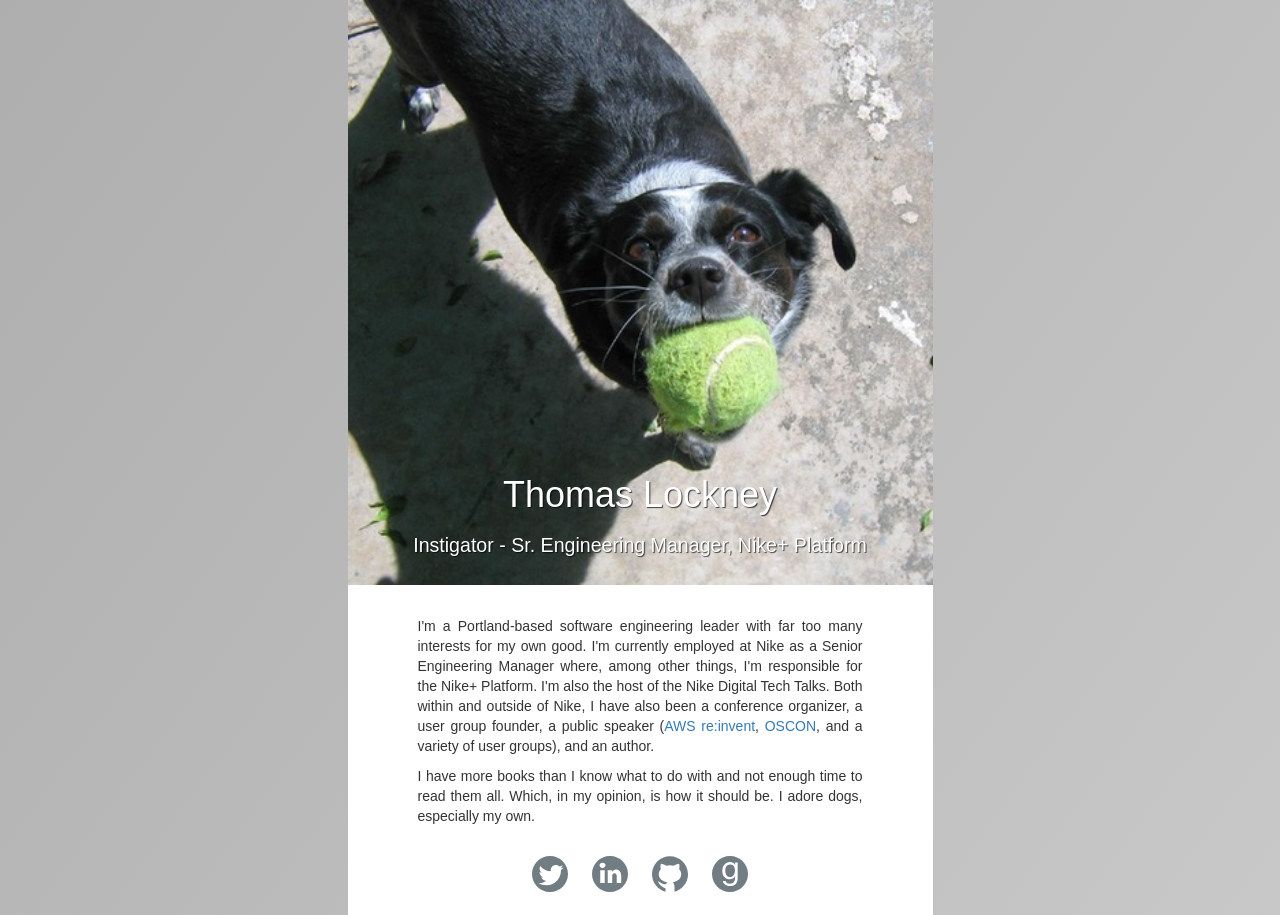
==== site/index.html @ 149ed909 "File cleanup" ====
<!DOCTYPE html>
<html lang="en">
<head>
    <meta name="viewport" content="width=device-width, initial-scale=1">
    <meta http-equiv="Content-Type" content="text/html; charset=UTF-8">
    <title>Thomas Lockney</title>
    <meta name="description" content="Thomas is a software engineer in Lake Oswego, Oregon.">
    <meta name="keywords" content="scala, akka, dogs, technology, distributed systems">
    <meta name="author" content="Thomas Lockney">
    <meta property="og:locale" content="en_US">
    <meta property="og:url" content="https://thomas.lockney.net">
    <meta property="og:title" content="Thomas Lockney's home on the net">
    <meta property="og:description"
          content="Thomas is a software engineer in Lake Oswego, Oregon. Visit Thomas’ website from their page.">
    <meta name="twitter:card" content="photo">
    <meta name="twitter:site" content="@tlockney">
    <meta name="twitter:creator" content="@tlockney">
    <meta name="twitter:url" content="https://thomas.lockney.net">
    <meta name="twitter:title" content="Thomas Lockney's home on the net">
    <meta name="twitter:description" content="Thomas is a software engineer in Lake Oswego, Oregon.">
    <link rel="stylesheet" href="https://maxcdn.bootstrapcdn.com/bootstrap/3.3.7/css/bootstrap.min.css"
          integrity="sha384-BVYiiSIFeK1dGmJRAkycuHAHRg32OmUcww7on3RYdg4Va+PmSTsz/K68vbdEjh4u" crossorigin="anonymous">
    <link rel="stylesheet" href="/css/site.css">
</head>
<body class="">
<div class="container">
    <div class="row">
        <div class="col-md-3"></div>
        <div class="col-md-6 profile medium">
            <div class="heading">
                <div class="profile_image"></div>
                <div class="name-headline">
                    <h1>Thomas Lockney</h1>
                    <h2>Instigator ‑ Sr. Engineering Manager, Nike+ Platform</h2>
                </div>
            </div>
            <div class="body">
                <div class="bio">
                    <p>
                        I'm a Portland-based software engineering leader with far too many interests for my own good.
                        I'm currently employed at Nike as a Senior Engineering Manager where, among other things, I'm
                        responsible for the Nike+ Platform. I'm also the host of the Nike Digital Tech Talks. Both
                        within and outside of Nike, I have also been a conference organizer, a user group founder, a
                        public speaker (<a href="https://reinvent.awsevents.com/">AWS re:invent</a>, <a
                            href="http://conferences.oreilly.com/oscon">OSCON</a>, and a variety of user groups), and an
                        author.
                    </p>
                    <p>
                        I have more books than I know what to do with and not enough time to read them all. Which, in my
                        opinion, is how it should be. I adore dogs, especially my own.
                    </p>
                </div>
                <div class="social-links">
                    <ul class="inline">
                        <li>
                            <a class="social-link" href="https://twitter.com/tlockney" target="_blank"
                               rel="noopener noreferrer">
                                <svg class="SVGInline-svg" xmlns="http://www.w3.org/2000/svg" viewBox="0 0 1000 1000">
                                    <path d="M1000 500c0 277-223 500-500 500s-500-223-500-500 223-500 500-500 500 223 500 500zm-125-183c-25 11-53 18-82 22 30-17 51-45 61-79-28 17-57 28-89 35-25-28-62-45-103-45-78 0-141 63-141 142 0 10 1 22 3 32-118-5-223-62-294-149-11 22-18 46-18 72 0 50 24 93 62 118-23 0-45-7-64-18v2c0 69 49 126 114 140-12 3-24 4-37 4-9 0-19-1-27-2 18 57 71 95 132 96-48 38-108 65-176 65-11 0-23-1-33-2 62 40 138 62 217 62 262 0 404-216 404-404v-18c28-19 51-45 71-73z"></path>
                                </svg>
                            </a>
                        </li>
                        <li>
                            <a class="social-link" href="https://www.linkedin.com/in/thomaslockney" target="_blank"
                               rel="noopener noreferrer">
                                <svg class="SVGInline-svg" xmlns="http://www.w3.org/2000/svg" viewBox="0 0 1000 1000">
                                    <path d="M1000 500c0 277-223 500-500 500s-500-223-500-500 223-500 500-500 500 223 500 500zm-625-240c-1-41-32-73-83-73-50 0-83 32-83 73s32 73 82 73h1c51 0 83-32 83-73zm-21 136h-125v354h125v-354zm458 166c0-114-56-187-146-187-50 0-87 30-104 75l-4-54h-124c1 13 3 83 3 83v271h125v-188c0-50 23-83 62-83 38 0 63 20 63 83v188h125v-188z"></path>
                                </svg>
                            </a>
                        </li>
                        <li>
                            <a class="social-link" href="https://github.com/tlockney" target="_blank"
                               rel="noopener noreferrer">
                                <svg class="SVGInline-svg" xmlns="http://www.w3.org/2000/svg" viewBox="0 0 1000 1000">
                                    <path d="M1000 508c0 232-160 429-375 485v-131c0-41-10-98-52-131 134-20 239-99 239-223 0-51-21-102-58-144 11-47 17-105-4-148-53 5-106 32-145 56-33-8-67-14-105-14s-73 6-106 14c-39-24-91-51-144-56-21 43-16 101-5 148-37 42-57 93-57 144 0 124 105 203 239 223-20 15-32 36-40 57-105 2-189-81-190-81-5-4-12-5-16-2-6 3-9 10-7 16 2 5 44 124 201 172v100c-215-56-375-253-375-485 0-275 223-500 500-500 275 0 500 225 500 500z"></path>
                                </svg>
                            </a>
                        </li>
                        <li>
                            <a class="social-link" href="https://goodreads.com/tlockney" target="_blank"
                               rel="noopener noreferrer">
                                <svg class="SVGInline-svg" xmlns="http://www.w3.org/2000/svg" viewBox="0 0 1000 1000">
                                    <path d="M630 342c5 19 8 40 8 60 0 22-3 43-8 65-5 21-13 41-24 58s-25 31-43 41c-17 11-39 16-64 16s-46-5-63-16c-17-10-30-24-40-41-11-17-18-36-22-57s-6-42-6-63c0-23 2-44 7-64 5-21 14-39 25-54 11-16 25-28 42-38 18-9 39-14 63-14s45 5 62 15c16 9 30 22 41 38 10 16 18 34 22 54zm370 158c0 276-224 500-500 500s-500-224-500-500 224-500 500-500 500 224 500 500zm-287-321h-72v66h-1c-14-26-33-45-57-58-25-13-52-19-81-19-41 0-75 7-102 23-28 15-50 35-67 58-16 24-28 50-36 79-7 30-10 58-10 85 0 32 4 62 13 91 8 28 21 53 39 74 17 22 39 39 65 51 25 13 56 19 91 19 30 0 58-7 85-20 26-14 46-35 59-63h2v30c0 26-2 50-7 71-6 22-14 40-25 56-12 15-26 27-43 36-18 8-39 13-64 13-13 0-26-2-40-4-14-3-27-7-38-13-12-6-22-14-30-24-8-9-12-21-13-35h-76c1 25 7 47 19 64s28 32 46 42c18 11 38 19 61 24 22 5 45 7 66 7 75 0 129-19 164-57 35-37 52-94 52-171v-425z"></path>
                                </svg>
                            </a>
                        </li>
                    </ul>
                </div>
            </div>
        </div>
        <div class="col-md-3"></div>
    </div>
</div>


</body>
</html>
---- css/site.css ----
body {
    background-image: -webkit-linear-gradient(left top, rgb(174,174,174), rgb(200,200,200));
}
.profile {
    background-color: white;
    padding: 0px;
}
.profile_image {
    background-image: url("/images/tlockney.jpg");
    background-size: cover;
    background-position: center center;
    background-repeat: no-repeat;
    padding-bottom: 100%;
}
ul.inline {
    list-style: none;
}
ul.inline > li {
    display: inline-block;
}
.bio {
    margin-left: 70px;
    margin-right: 70px;
    padding-bottom: 20px;
    text-align: justify;
}
.social-links {
    text-align: center;
}
.social-links .inline {
    -webkit-padding-start: 0px;
}
a.social-link {
    height: 36px;
    line-height: 36px;
    list-style-image: none;
    list-style-position: outside;
    list-style-type: none;
    padding: 10px;
}
.SVGInline-svg {
    height: 36px;
}
svg.SVGInline-svg {
    fill: rgba(54,71,78,.7);
}
.heading {
    box-sizing: border-box;
    text-align: center;
}
.heading .profile_image {
    margin-bottom: -130px;
}
.heading h2 {
    font-size: 1.4em;
}
.name-headline {
    display: inline-block;
    display: -moz-inline-box;
    -moz-box-orient: vertical;
    vertical-align: top;
    color: white;
    text-shadow: 1px 1px 1px rgba(0,0,0,.7);
}
.body {
    padding-top: 50px;
}
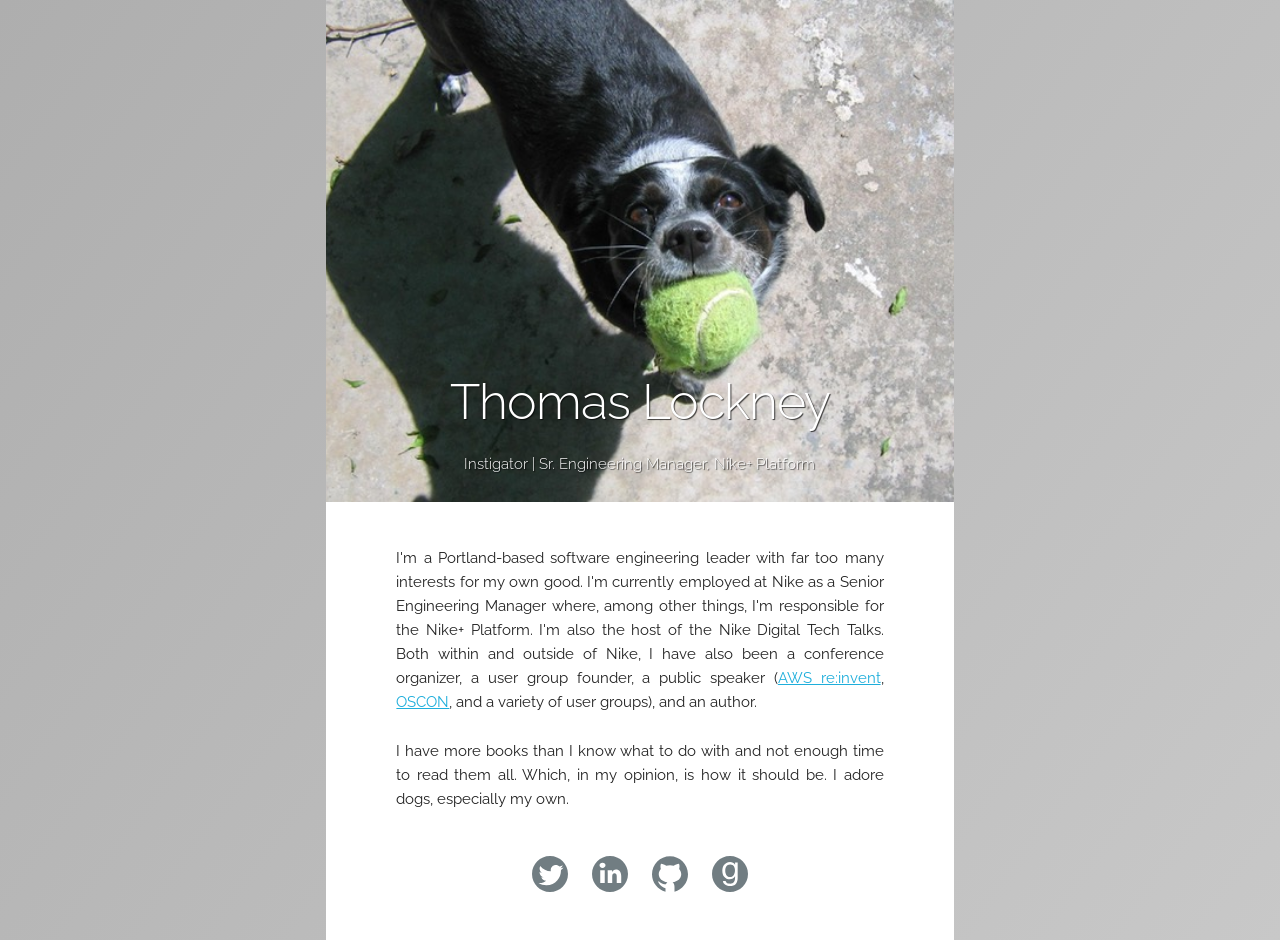
==== commit 94d765e0: "Switch to using Skeleton and add Google Analytics tracking" ====
--- a/site/index.html
+++ b/site/index.html
@@ -18,20 +18,35 @@
     <meta name="twitter:url" content="https://thomas.lockney.net">
     <meta name="twitter:title" content="Thomas Lockney's home on the net">
     <meta name="twitter:description" content="Thomas is a software engineer in Lake Oswego, Oregon.">
-    <link rel="stylesheet" href="https://maxcdn.bootstrapcdn.com/bootstrap/3.3.7/css/bootstrap.min.css"
-          integrity="sha384-BVYiiSIFeK1dGmJRAkycuHAHRg32OmUcww7on3RYdg4Va+PmSTsz/K68vbdEjh4u" crossorigin="anonymous">
-    <link rel="stylesheet" href="/css/site.css">
+
+
+    <link href="//fonts.googleapis.com/css?family=Raleway:400,300,600" rel="stylesheet" type="text/css">
+
+    <link rel="stylesheet" href="css/normalize.css">
+    <link rel="stylesheet" href="css/skeleton.css">
+    
+    <link rel="stylesheet" href="css/site.css">
+    <script>
+      (function(i,s,o,g,r,a,m){i['GoogleAnalyticsObject']=r;i[r]=i[r]||function(){
+      (i[r].q=i[r].q||[]).push(arguments)},i[r].l=1*new Date();a=s.createElement(o),
+      m=s.getElementsByTagName(o)[0];a.async=1;a.src=g;m.parentNode.insertBefore(a,m)
+      })(window,document,'script','https://www.google-analytics.com/analytics.js','ga');
+      
+      ga('create', 'UA-41642744-2', 'auto');
+      ga('send', 'pageview');
+
+    </script>
 </head>
 <body class="">
 <div class="container">
     <div class="row">
-        <div class="col-md-3"></div>
-        <div class="col-md-6 profile medium">
+        <div class="two columns">&nbsp;</div>
+        <div class="two-thirds column profile medium">
             <div class="heading">
                 <div class="profile_image"></div>
                 <div class="name-headline">
                     <h1>Thomas Lockney</h1>
-                    <h2>Instigator ‑ Sr. Engineering Manager, Nike+ Platform</h2>
+                    <h6>Instigator | Sr. Engineering Manager, Nike+ Platform</h6>
                 </div>
             </div>
             <div class="body">
@@ -88,10 +103,10 @@
                 </div>
             </div>
         </div>
-        <div class="col-md-3"></div>
+        <div class="two columns">&nbsp;</div>
     </div>
 </div>
 
 
 </body>
-</html>+</html>
--- a/site/css/skeleton.css
+++ b/site/css/skeleton.css
@@ -0,0 +1,418 @@
+/*
+* Skeleton V2.0.4
+* Copyright 2014, Dave Gamache
+* www.getskeleton.com
+* Free to use under the MIT license.
+* http://www.opensource.org/licenses/mit-license.php
+* 12/29/2014
+*/
+
+
+/* Table of contents
+––––––––––––––––––––––––––––––––––––––––––––––––––
+- Grid
+- Base Styles
+- Typography
+- Links
+- Buttons
+- Forms
+- Lists
+- Code
+- Tables
+- Spacing
+- Utilities
+- Clearing
+- Media Queries
+*/
+
+
+/* Grid
+–––––––––––––––––––––––––––––––––––––––––––––––––– */
+.container {
+  position: relative;
+  width: 100%;
+  max-width: 960px;
+  margin: 0 auto;
+  padding: 0 20px;
+  box-sizing: border-box; }
+.column,
+.columns {
+  width: 100%;
+  float: left;
+  box-sizing: border-box; }
+
+/* For devices larger than 400px */
+@media (min-width: 400px) {
+  .container {
+    width: 85%;
+    padding: 0; }
+}
+
+/* For devices larger than 550px */
+@media (min-width: 550px) {
+  .container {
+    width: 80%; }
+  .column,
+  .columns {
+    margin-left: 4%; }
+  .column:first-child,
+  .columns:first-child {
+    margin-left: 0; }
+
+  .one.column,
+  .one.columns                    { width: 4.66666666667%; }
+  .two.columns                    { width: 13.3333333333%; }
+  .three.columns                  { width: 22%;            }
+  .four.columns                   { width: 30.6666666667%; }
+  .five.columns                   { width: 39.3333333333%; }
+  .six.columns                    { width: 48%;            }
+  .seven.columns                  { width: 56.6666666667%; }
+  .eight.columns                  { width: 65.3333333333%; }
+  .nine.columns                   { width: 74.0%;          }
+  .ten.columns                    { width: 82.6666666667%; }
+  .eleven.columns                 { width: 91.3333333333%; }
+  .twelve.columns                 { width: 100%; margin-left: 0; }
+
+  .one-third.column               { width: 30.6666666667%; }
+  .two-thirds.column              { width: 65.3333333333%; }
+
+  .one-half.column                { width: 48%; }
+
+  /* Offsets */
+  .offset-by-one.column,
+  .offset-by-one.columns          { margin-left: 8.66666666667%; }
+  .offset-by-two.column,
+  .offset-by-two.columns          { margin-left: 17.3333333333%; }
+  .offset-by-three.column,
+  .offset-by-three.columns        { margin-left: 26%;            }
+  .offset-by-four.column,
+  .offset-by-four.columns         { margin-left: 34.6666666667%; }
+  .offset-by-five.column,
+  .offset-by-five.columns         { margin-left: 43.3333333333%; }
+  .offset-by-six.column,
+  .offset-by-six.columns          { margin-left: 52%;            }
+  .offset-by-seven.column,
+  .offset-by-seven.columns        { margin-left: 60.6666666667%; }
+  .offset-by-eight.column,
+  .offset-by-eight.columns        { margin-left: 69.3333333333%; }
+  .offset-by-nine.column,
+  .offset-by-nine.columns         { margin-left: 78.0%;          }
+  .offset-by-ten.column,
+  .offset-by-ten.columns          { margin-left: 86.6666666667%; }
+  .offset-by-eleven.column,
+  .offset-by-eleven.columns       { margin-left: 95.3333333333%; }
+
+  .offset-by-one-third.column,
+  .offset-by-one-third.columns    { margin-left: 34.6666666667%; }
+  .offset-by-two-thirds.column,
+  .offset-by-two-thirds.columns   { margin-left: 69.3333333333%; }
+
+  .offset-by-one-half.column,
+  .offset-by-one-half.columns     { margin-left: 52%; }
+
+}
+
+
+/* Base Styles
+–––––––––––––––––––––––––––––––––––––––––––––––––– */
+/* NOTE
+html is set to 62.5% so that all the REM measurements throughout Skeleton
+are based on 10px sizing. So basically 1.5rem = 15px :) */
+html {
+  font-size: 62.5%; }
+body {
+  font-size: 1.5em; /* currently ems cause chrome bug misinterpreting rems on body element */
+  line-height: 1.6;
+  font-weight: 400;
+  font-family: "Raleway", "HelveticaNeue", "Helvetica Neue", Helvetica, Arial, sans-serif;
+  color: #222; }
+
+
+/* Typography
+–––––––––––––––––––––––––––––––––––––––––––––––––– */
+h1, h2, h3, h4, h5, h6 {
+  margin-top: 0;
+  margin-bottom: 2rem;
+  font-weight: 300; }
+h1 { font-size: 4.0rem; line-height: 1.2;  letter-spacing: -.1rem;}
+h2 { font-size: 3.6rem; line-height: 1.25; letter-spacing: -.1rem; }
+h3 { font-size: 3.0rem; line-height: 1.3;  letter-spacing: -.1rem; }
+h4 { font-size: 2.4rem; line-height: 1.35; letter-spacing: -.08rem; }
+h5 { font-size: 1.8rem; line-height: 1.5;  letter-spacing: -.05rem; }
+h6 { font-size: 1.5rem; line-height: 1.6;  letter-spacing: 0; }
+
+/* Larger than phablet */
+@media (min-width: 550px) {
+  h1 { font-size: 5.0rem; }
+  h2 { font-size: 4.2rem; }
+  h3 { font-size: 3.6rem; }
+  h4 { font-size: 3.0rem; }
+  h5 { font-size: 2.4rem; }
+  h6 { font-size: 1.5rem; }
+}
+
+p {
+  margin-top: 0; }
+
+
+/* Links
+–––––––––––––––––––––––––––––––––––––––––––––––––– */
+a {
+  color: #1EAEDB; }
+a:hover {
+  color: #0FA0CE; }
+
+
+/* Buttons
+–––––––––––––––––––––––––––––––––––––––––––––––––– */
+.button,
+button,
+input[type="submit"],
+input[type="reset"],
+input[type="button"] {
+  display: inline-block;
+  height: 38px;
+  padding: 0 30px;
+  color: #555;
+  text-align: center;
+  font-size: 11px;
+  font-weight: 600;
+  line-height: 38px;
+  letter-spacing: .1rem;
+  text-transform: uppercase;
+  text-decoration: none;
+  white-space: nowrap;
+  background-color: transparent;
+  border-radius: 4px;
+  border: 1px solid #bbb;
+  cursor: pointer;
+  box-sizing: border-box; }
+.button:hover,
+button:hover,
+input[type="submit"]:hover,
+input[type="reset"]:hover,
+input[type="button"]:hover,
+.button:focus,
+button:focus,
+input[type="submit"]:focus,
+input[type="reset"]:focus,
+input[type="button"]:focus {
+  color: #333;
+  border-color: #888;
+  outline: 0; }
+.button.button-primary,
+button.button-primary,
+input[type="submit"].button-primary,
+input[type="reset"].button-primary,
+input[type="button"].button-primary {
+  color: #FFF;
+  background-color: #33C3F0;
+  border-color: #33C3F0; }
+.button.button-primary:hover,
+button.button-primary:hover,
+input[type="submit"].button-primary:hover,
+input[type="reset"].button-primary:hover,
+input[type="button"].button-primary:hover,
+.button.button-primary:focus,
+button.button-primary:focus,
+input[type="submit"].button-primary:focus,
+input[type="reset"].button-primary:focus,
+input[type="button"].button-primary:focus {
+  color: #FFF;
+  background-color: #1EAEDB;
+  border-color: #1EAEDB; }
+
+
+/* Forms
+–––––––––––––––––––––––––––––––––––––––––––––––––– */
+input[type="email"],
+input[type="number"],
+input[type="search"],
+input[type="text"],
+input[type="tel"],
+input[type="url"],
+input[type="password"],
+textarea,
+select {
+  height: 38px;
+  padding: 6px 10px; /* The 6px vertically centers text on FF, ignored by Webkit */
+  background-color: #fff;
+  border: 1px solid #D1D1D1;
+  border-radius: 4px;
+  box-shadow: none;
+  box-sizing: border-box; }
+/* Removes awkward default styles on some inputs for iOS */
+input[type="email"],
+input[type="number"],
+input[type="search"],
+input[type="text"],
+input[type="tel"],
+input[type="url"],
+input[type="password"],
+textarea {
+  -webkit-appearance: none;
+     -moz-appearance: none;
+          appearance: none; }
+textarea {
+  min-height: 65px;
+  padding-top: 6px;
+  padding-bottom: 6px; }
+input[type="email"]:focus,
+input[type="number"]:focus,
+input[type="search"]:focus,
+input[type="text"]:focus,
+input[type="tel"]:focus,
+input[type="url"]:focus,
+input[type="password"]:focus,
+textarea:focus,
+select:focus {
+  border: 1px solid #33C3F0;
+  outline: 0; }
+label,
+legend {
+  display: block;
+  margin-bottom: .5rem;
+  font-weight: 600; }
+fieldset {
+  padding: 0;
+  border-width: 0; }
+input[type="checkbox"],
+input[type="radio"] {
+  display: inline; }
+label > .label-body {
+  display: inline-block;
+  margin-left: .5rem;
+  font-weight: normal; }
+
+
+/* Lists
+–––––––––––––––––––––––––––––––––––––––––––––––––– */
+ul {
+  list-style: circle inside; }
+ol {
+  list-style: decimal inside; }
+ol, ul {
+  padding-left: 0;
+  margin-top: 0; }
+ul ul,
+ul ol,
+ol ol,
+ol ul {
+  margin: 1.5rem 0 1.5rem 3rem;
+  font-size: 90%; }
+li {
+  margin-bottom: 1rem; }
+
+
+/* Code
+–––––––––––––––––––––––––––––––––––––––––––––––––– */
+code {
+  padding: .2rem .5rem;
+  margin: 0 .2rem;
+  font-size: 90%;
+  white-space: nowrap;
+  background: #F1F1F1;
+  border: 1px solid #E1E1E1;
+  border-radius: 4px; }
+pre > code {
+  display: block;
+  padding: 1rem 1.5rem;
+  white-space: pre; }
+
+
+/* Tables
+–––––––––––––––––––––––––––––––––––––––––––––––––– */
+th,
+td {
+  padding: 12px 15px;
+  text-align: left;
+  border-bottom: 1px solid #E1E1E1; }
+th:first-child,
+td:first-child {
+  padding-left: 0; }
+th:last-child,
+td:last-child {
+  padding-right: 0; }
+
+
+/* Spacing
+–––––––––––––––––––––––––––––––––––––––––––––––––– */
+button,
+.button {
+  margin-bottom: 1rem; }
+input,
+textarea,
+select,
+fieldset {
+  margin-bottom: 1.5rem; }
+pre,
+blockquote,
+dl,
+figure,
+table,
+p,
+ul,
+ol,
+form {
+  margin-bottom: 2.5rem; }
+
+
+/* Utilities
+–––––––––––––––––––––––––––––––––––––––––––––––––– */
+.u-full-width {
+  width: 100%;
+  box-sizing: border-box; }
+.u-max-full-width {
+  max-width: 100%;
+  box-sizing: border-box; }
+.u-pull-right {
+  float: right; }
+.u-pull-left {
+  float: left; }
+
+
+/* Misc
+–––––––––––––––––––––––––––––––––––––––––––––––––– */
+hr {
+  margin-top: 3rem;
+  margin-bottom: 3.5rem;
+  border-width: 0;
+  border-top: 1px solid #E1E1E1; }
+
+
+/* Clearing
+–––––––––––––––––––––––––––––––––––––––––––––––––– */
+
+/* Self Clearing Goodness */
+.container:after,
+.row:after,
+.u-cf {
+  content: "";
+  display: table;
+  clear: both; }
+
+
+/* Media Queries
+–––––––––––––––––––––––––––––––––––––––––––––––––– */
+/*
+Note: The best way to structure the use of media queries is to create the queries
+near the relevant code. For example, if you wanted to change the styles for buttons
+on small devices, paste the mobile query code up in the buttons section and style it
+there.
+*/
+
+
+/* Larger than mobile */
+@media (min-width: 400px) {}
+
+/* Larger than phablet (also point when grid becomes active) */
+@media (min-width: 550px) {}
+
+/* Larger than tablet */
+@media (min-width: 750px) {}
+
+/* Larger than desktop */
+@media (min-width: 1000px) {}
+
+/* Larger than Desktop HD */
+@media (min-width: 1200px) {}
--- a/site/css/site.css
+++ b/site/css/site.css
@@ -0,0 +1,64 @@
+body {
+    background-image: -webkit-linear-gradient(left top, rgb(174,174,174), rgb(200,200,200));
+}
+.profile {
+    background-color: white;
+    padding: 0px;
+}
+.profile_image {
+    background-image: url("/images/tlockney.jpg");
+    background-size: cover;
+    background-position: center center;
+    background-repeat: no-repeat;
+    padding-bottom: 80%;
+}
+ul.inline {
+    list-style: none;
+}
+ul.inline > li {
+    display: inline-block;
+}
+.bio {
+    margin-left: 70px;
+    margin-right: 70px;
+    padding-bottom: 20px;
+    text-align: justify;
+}
+.social-links {
+    text-align: center;
+}
+.social-links .inline {
+    -webkit-padding-start: 0px;
+}
+a.social-link {
+    height: 36px;
+    line-height: 36px;
+    list-style-image: none;
+    list-style-position: outside;
+    list-style-type: none;
+    padding: 10px;
+}
+.SVGInline-svg {
+    height: 36px;
+}
+svg.SVGInline-svg {
+    fill: rgba(54,71,78,.7);
+}
+.heading {
+    box-sizing: border-box;
+    text-align: center;
+}
+.heading .profile_image {
+    margin-bottom: -130px;
+}
+.name-headline {
+    display: inline-block;
+    display: -moz-inline-box;
+    -moz-box-orient: vertical;
+    vertical-align: top;
+    color: white;
+    text-shadow: 1px 1px 1px rgba(0,0,0,.7);
+}
+.body {
+    padding-top: 50px;
+}
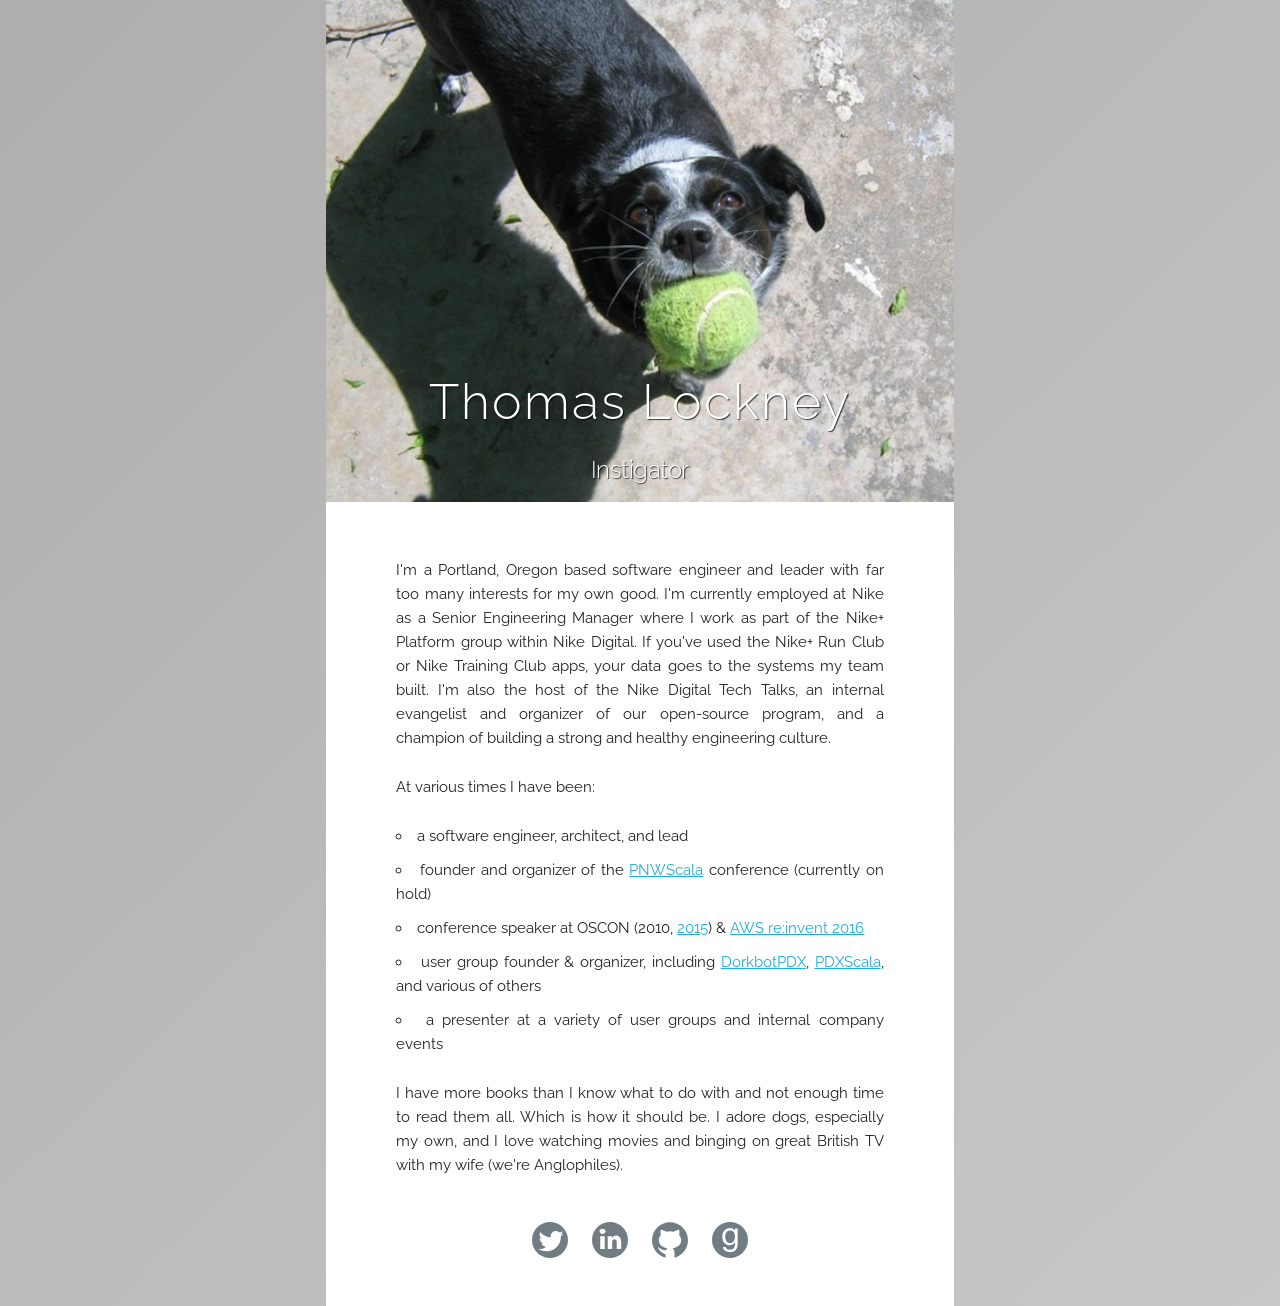
==== commit 3bc5f668: "A bit more detail" ====
--- a/site/index.html
+++ b/site/index.html
@@ -24,7 +24,7 @@
 
     <link rel="stylesheet" href="css/normalize.css">
     <link rel="stylesheet" href="css/skeleton.css">
-    
+
     <link rel="stylesheet" href="css/site.css">
     <script>
       (function(i,s,o,g,r,a,m){i['GoogleAnalyticsObject']=r;i[r]=i[r]||function(){
@@ -35,34 +35,58 @@
       ga('create', 'UA-41642744-2', 'auto');
       ga('send', 'pageview');
 
+
     </script>
 </head>
 <body class="">
 <div class="container">
     <div class="row">
         <div class="two columns">&nbsp;</div>
-        <div class="two-thirds column profile medium">
+        <div class="eight columns profile medium">
             <div class="heading">
                 <div class="profile_image"></div>
                 <div class="name-headline">
-                    <h1>Thomas Lockney</h1>
-                    <h6>Instigator | Sr. Engineering Manager, Nike+ Platform</h6>
+                    <h1 class="name">Thomas Lockney</h1>
+                    <h5>Instigator</h5>
                 </div>
             </div>
             <div class="body">
                 <div class="bio">
                     <p>
-                        I'm a Portland-based software engineering leader with far too many interests for my own good.
-                        I'm currently employed at Nike as a Senior Engineering Manager where, among other things, I'm
-                        responsible for the Nike+ Platform. I'm also the host of the Nike Digital Tech Talks. Both
-                        within and outside of Nike, I have also been a conference organizer, a user group founder, a
-                        public speaker (<a href="https://reinvent.awsevents.com/">AWS re:invent</a>, <a
-                            href="http://conferences.oreilly.com/oscon">OSCON</a>, and a variety of user groups), and an
-                        author.
+                        I'm a Portland, Oregon based software engineer and leader with far too many interests for my own
+                        good. I'm currently employed at Nike as a Senior Engineering Manager where I work as part of the
+                        Nike+ Platform group within Nike Digital. If you've used the Nike+ Run Club or Nike Training
+                        Club apps, your data goes to the systems my team built. I'm also the host of the Nike Digital
+                        Tech Talks, an internal evangelist and organizer of our open-source program, and a champion of
+                        building a strong and healthy engineering culture.
                     </p>
                     <p>
-                        I have more books than I know what to do with and not enough time to read them all. Which, in my
-                        opinion, is how it should be. I adore dogs, especially my own.
+                        At various times I have been:
+                        <ul>
+                            <li>
+                                a software engineer, architect, and lead
+                            </li>
+                            <li>
+                                founder and organizer of the <a href="http://pnwscala.org/">PNWScala</a> conference
+                                (currently on hold)
+                            </li>
+                            <li>
+                                conference speaker at OSCON (2010, <a href="https://youtu.be/-LiQCpPj8RM">2015</a>) & <a
+                                    href="https://youtu.be/7R5FLvr-aBE">AWS re:invent 2016</a>
+                            </li>
+                            <li>
+                                user group founder & organizer, including <a href="http://dorkbotpdx.org">DorkbotPDX</a>, <a
+                                    href="https://www.meetup.com/PDXScala/">PDXScala</a>, and various of others
+                            </li>
+                            <li>
+                                a presenter at a variety of user groups and internal company events
+                            </li>
+                        </ul>
+                    </p>
+                    <p>
+                        I have more books than I know what to do with and not enough time to read them all. Which is how
+                        it should be. I adore dogs, especially my own, and I love watching movies and binging on great
+                        British TV with my wife (we're Anglophiles).
                     </p>
                 </div>
                 <div class="social-links">
--- a/site/css/site.css
+++ b/site/css/site.css
@@ -62,3 +62,6 @@
 .body {
     padding-top: 50px;
 }
+.name {
+    letter-spacing: 2px;
+}
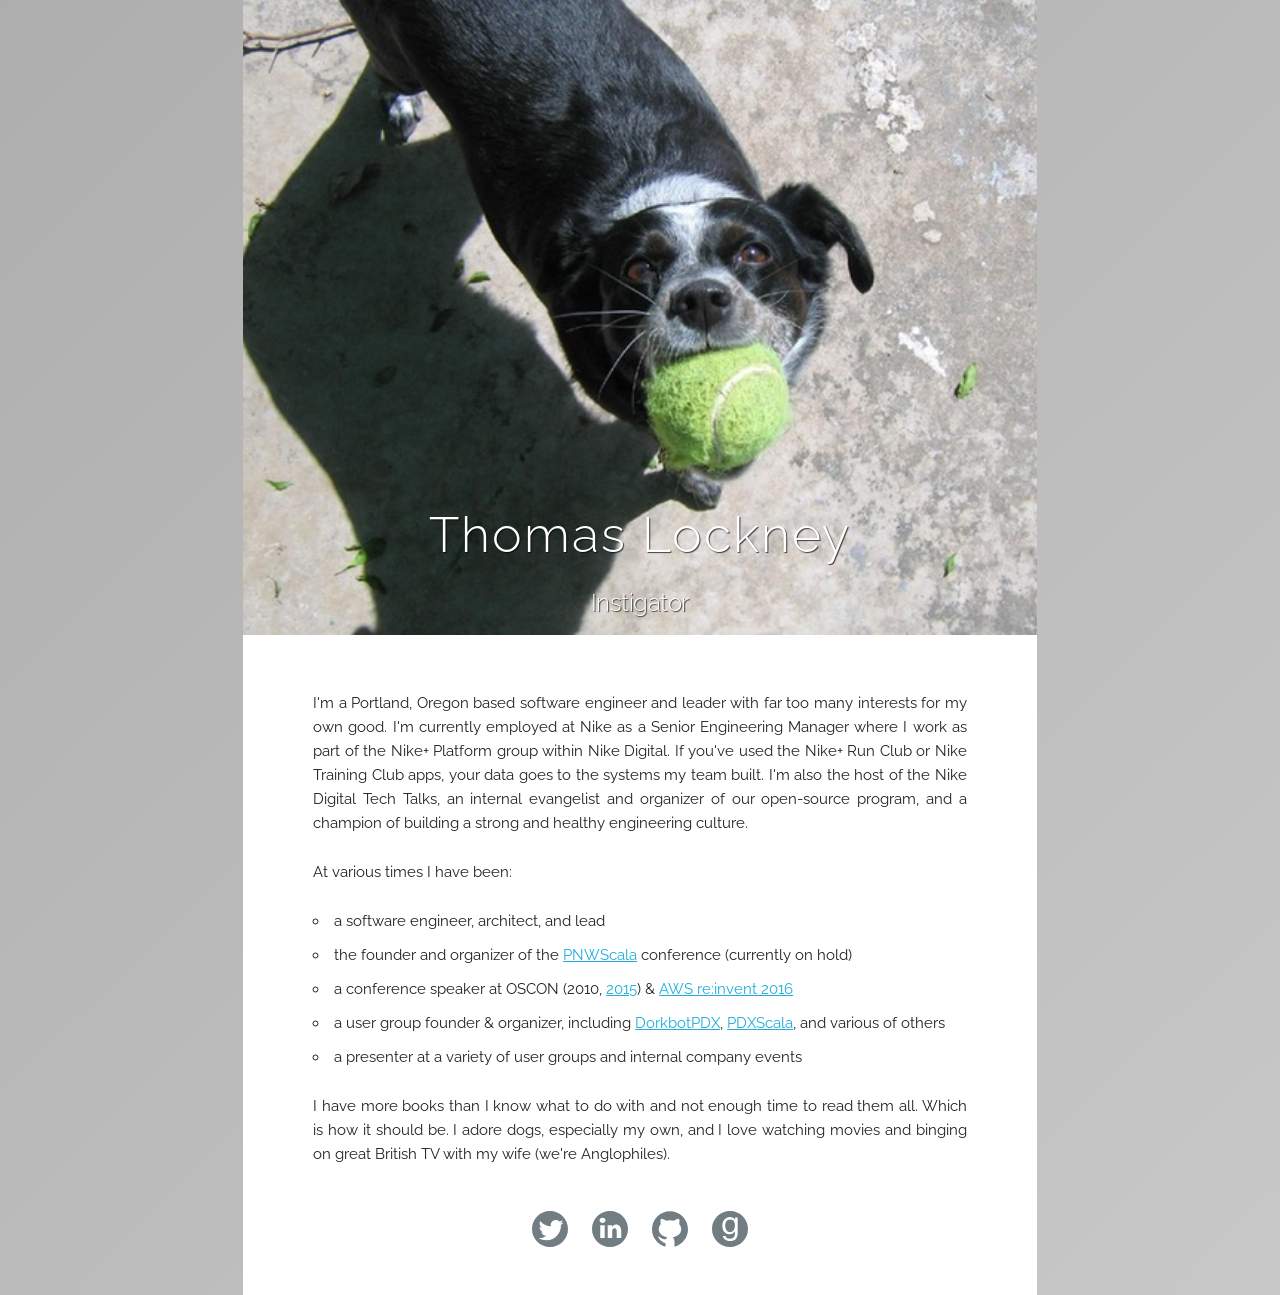
==== commit ff76b0bf: "minor tweaks" ====
--- a/site/index.html
+++ b/site/index.html
@@ -41,8 +41,8 @@
 <body class="">
 <div class="container">
     <div class="row">
-        <div class="two columns">&nbsp;</div>
-        <div class="eight columns profile medium">
+        <div class="one column">&nbsp;</div>
+        <div class="ten columns profile medium">
             <div class="heading">
                 <div class="profile_image"></div>
                 <div class="name-headline">
@@ -67,15 +67,15 @@
                                 a software engineer, architect, and lead
                             </li>
                             <li>
-                                founder and organizer of the <a href="http://pnwscala.org/">PNWScala</a> conference
+                                the founder and organizer of the <a href="http://pnwscala.org/">PNWScala</a> conference
                                 (currently on hold)
                             </li>
                             <li>
-                                conference speaker at OSCON (2010, <a href="https://youtu.be/-LiQCpPj8RM">2015</a>) & <a
+                                a conference speaker at OSCON (2010, <a href="https://youtu.be/-LiQCpPj8RM">2015</a>) & <a
                                     href="https://youtu.be/7R5FLvr-aBE">AWS re:invent 2016</a>
                             </li>
                             <li>
-                                user group founder & organizer, including <a href="http://dorkbotpdx.org">DorkbotPDX</a>, <a
+                                a user group founder & organizer, including <a href="http://dorkbotpdx.org">DorkbotPDX</a>, <a
                                     href="https://www.meetup.com/PDXScala/">PDXScala</a>, and various of others
                             </li>
                             <li>
@@ -127,7 +127,7 @@
                 </div>
             </div>
         </div>
-        <div class="two columns">&nbsp;</div>
+        <div class="one column">&nbsp;</div>
     </div>
 </div>
 
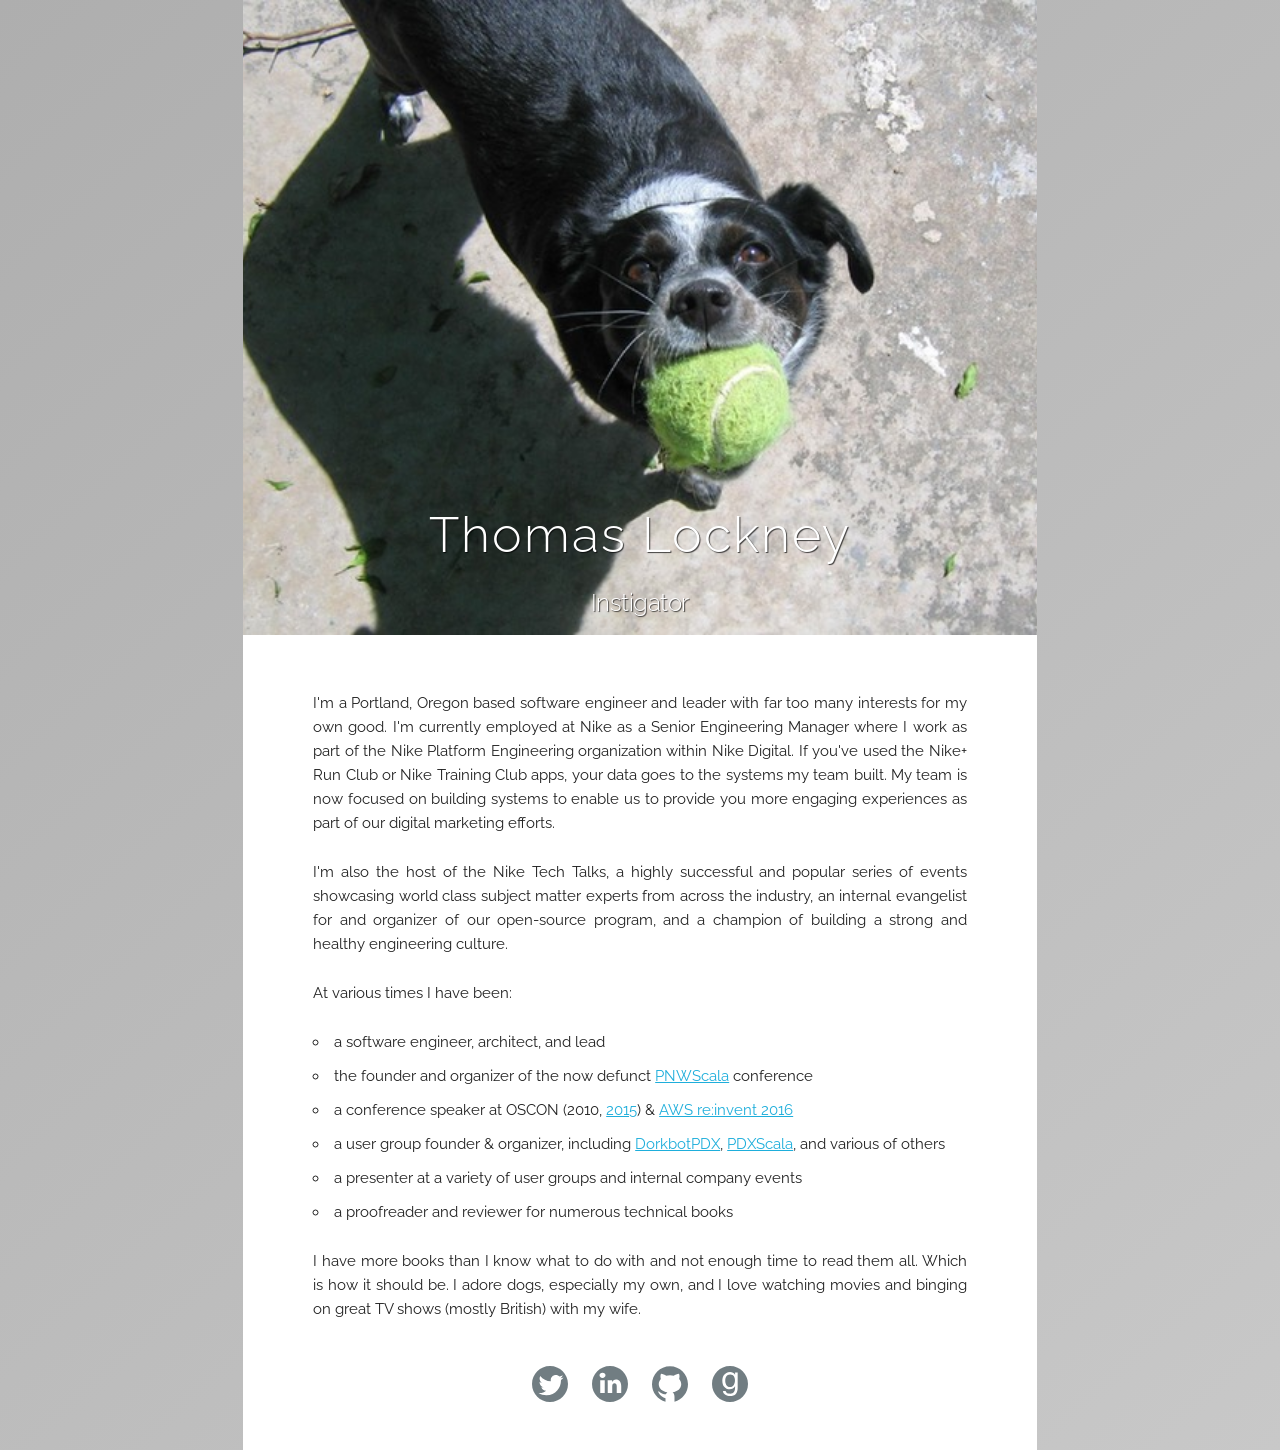
==== commit a5ca8741: "minor tweaks" ====
--- a/site/index.html
+++ b/site/index.html
@@ -53,12 +53,10 @@
             <div class="body">
                 <div class="bio">
                     <p>
-                        I'm a Portland, Oregon based software engineer and leader with far too many interests for my own
-                        good. I'm currently employed at Nike as a Senior Engineering Manager where I work as part of the
-                        Nike+ Platform group within Nike Digital. If you've used the Nike+ Run Club or Nike Training
-                        Club apps, your data goes to the systems my team built. I'm also the host of the Nike Digital
-                        Tech Talks, an internal evangelist and organizer of our open-source program, and a champion of
-                        building a strong and healthy engineering culture.
+                        I'm a Portland, Oregon based software engineer and leader with far too many interests for my own good. I'm currently employed at Nike as a Senior Engineering Manager where I work as part of the Nike Platform Engineering organization within Nike Digital. If you've used the Nike+ Run Club or Nike Training Club apps, your data goes to the systems my team built. My team is now focused on building systems to enable us to provide you more engaging experiences as part of our digital marketing efforts. 
+                    </p>
+                    <p>
+                        I'm also the host of the Nike Tech Talks, a highly successful and popular series of events showcasing world class subject matter experts from across the industry, an internal evangelist for and organizer of our open-source program, and a champion of building a strong and healthy engineering culture.
                     </p>
                     <p>
                         At various times I have been:
@@ -67,8 +65,7 @@
                                 a software engineer, architect, and lead
                             </li>
                             <li>
-                                the founder and organizer of the <a href="http://pnwscala.org/">PNWScala</a> conference
-                                (currently on hold)
+                                the founder and organizer of the now defunct <a href="http://pnwscala.org/">PNWScala</a> conference
                             </li>
                             <li>
                                 a conference speaker at OSCON (2010, <a href="https://youtu.be/-LiQCpPj8RM">2015</a>) & <a
@@ -81,12 +78,15 @@
                             <li>
                                 a presenter at a variety of user groups and internal company events
                             </li>
+                            <li>
+                                a proofreader and reviewer for numerous technical books
+                            </li>
                         </ul>
                     </p>
                     <p>
                         I have more books than I know what to do with and not enough time to read them all. Which is how
                         it should be. I adore dogs, especially my own, and I love watching movies and binging on great
-                        British TV with my wife (we're Anglophiles).
+                        TV shows (mostly British) with my wife.
                     </p>
                 </div>
                 <div class="social-links">
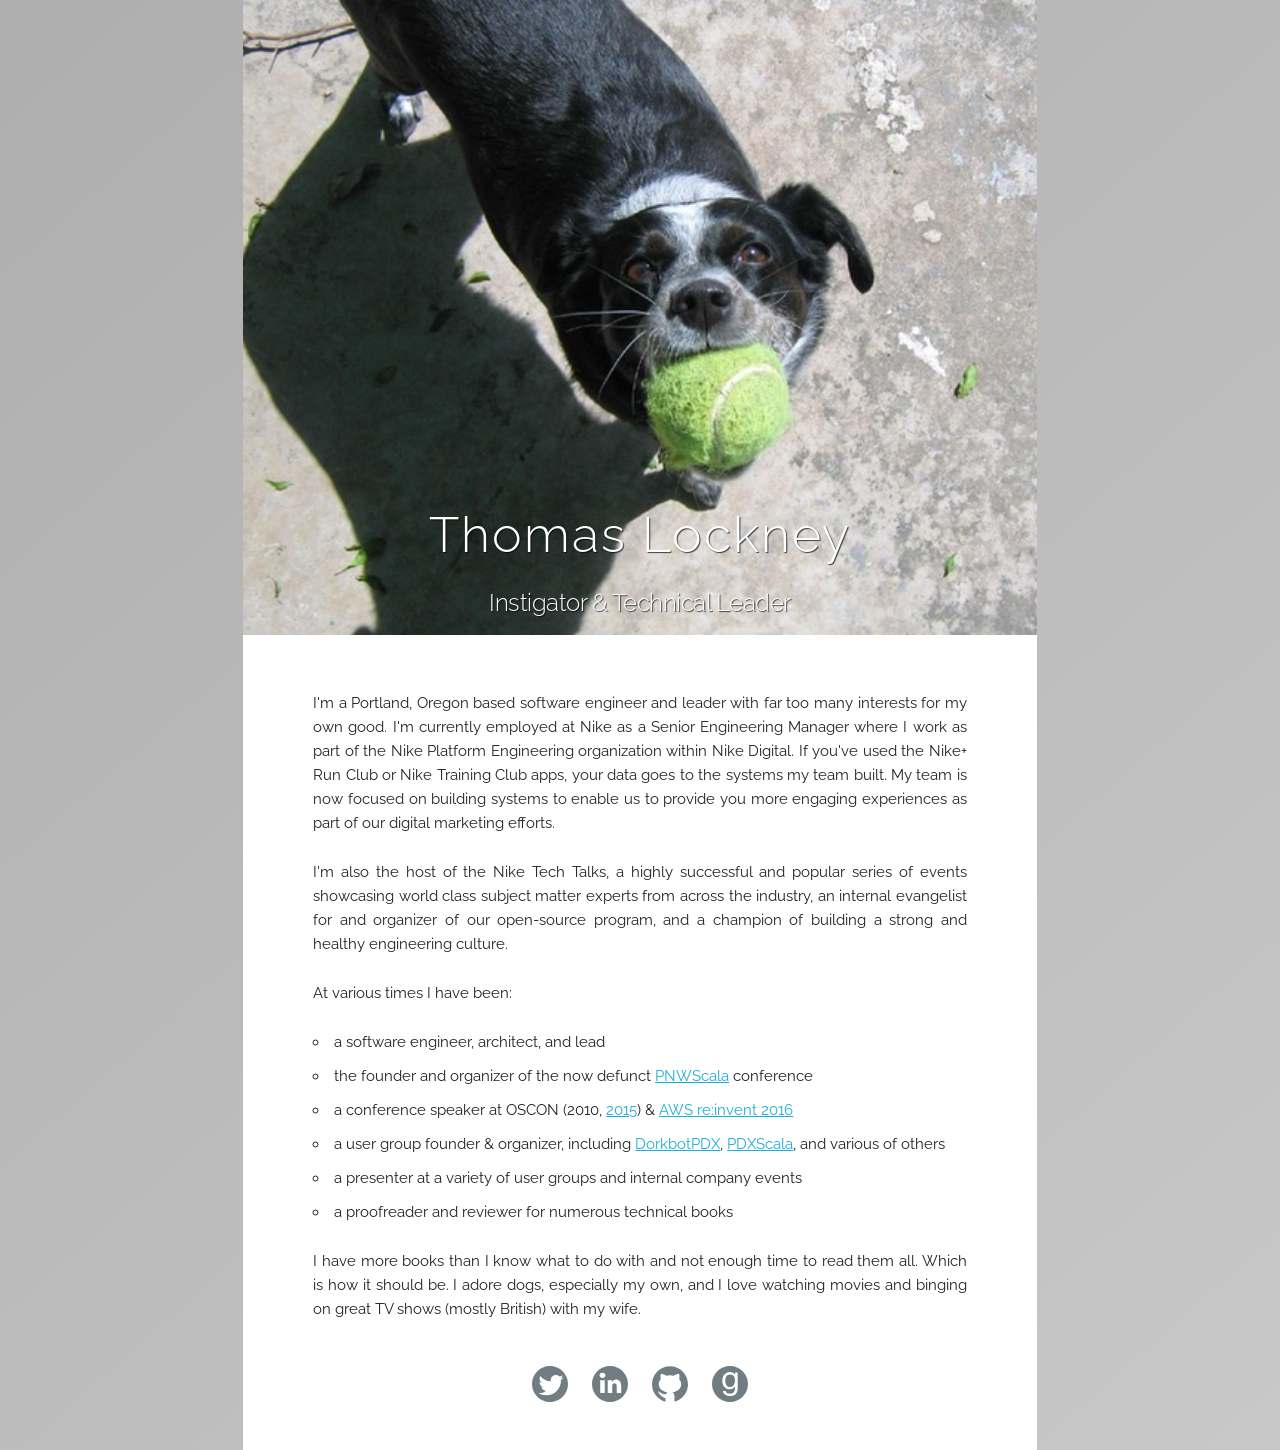
==== commit f6998b5e: "minor tweaks" ====
--- a/site/index.html
+++ b/site/index.html
@@ -47,7 +47,7 @@
                 <div class="profile_image"></div>
                 <div class="name-headline">
                     <h1 class="name">Thomas Lockney</h1>
-                    <h5>Instigator</h5>
+                    <h5>Instigator & Technical Leader</h5>
                 </div>
             </div>
             <div class="body">
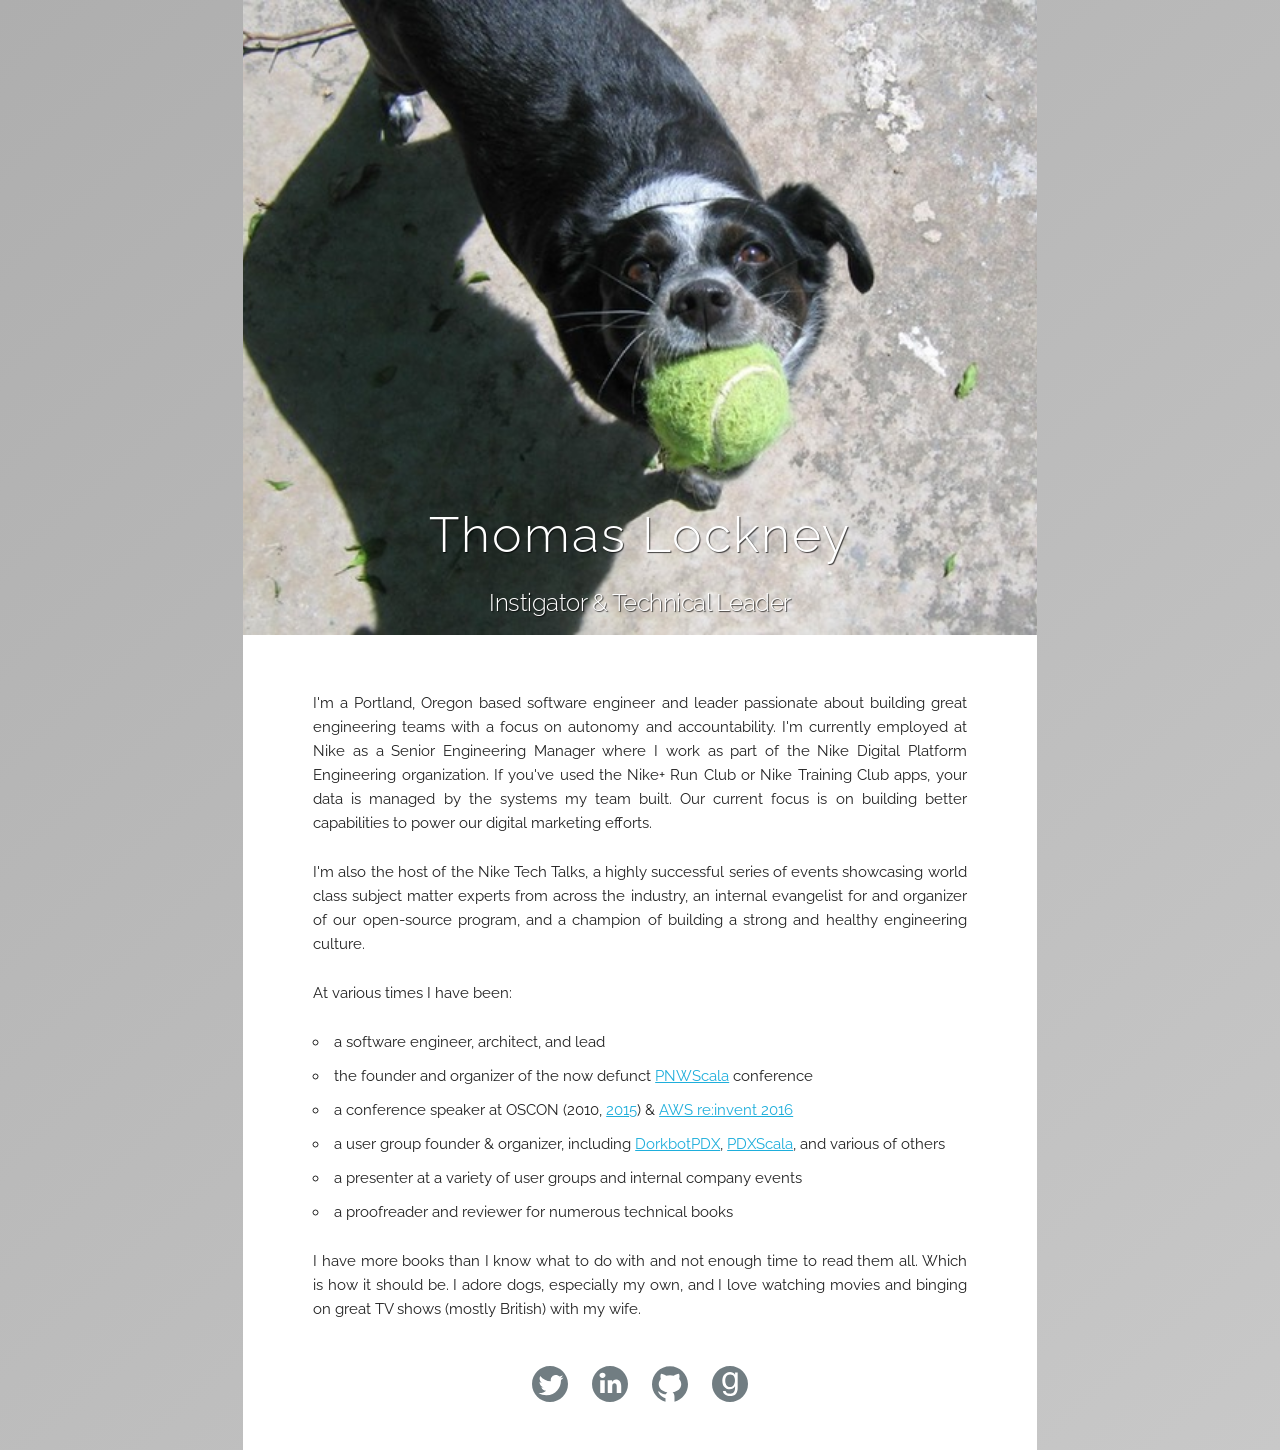
==== commit 050ec364: "more wordsmithing" ====
--- a/site/index.html
+++ b/site/index.html
@@ -53,10 +53,10 @@
             <div class="body">
                 <div class="bio">
                     <p>
-                        I'm a Portland, Oregon based software engineer and leader with far too many interests for my own good. I'm currently employed at Nike as a Senior Engineering Manager where I work as part of the Nike Platform Engineering organization within Nike Digital. If you've used the Nike+ Run Club or Nike Training Club apps, your data goes to the systems my team built. My team is now focused on building systems to enable us to provide you more engaging experiences as part of our digital marketing efforts. 
+                        I'm a Portland, Oregon based software engineer and leader passionate about building great engineering teams with a focus on autonomy and accountability. I'm currently employed at Nike as a Senior Engineering Manager where I work as part of the Nike Digital Platform Engineering organization. If you've used the Nike+ Run Club or Nike Training Club apps, your data is managed by the systems my team built. Our current focus is on building better capabilities to power our digital marketing efforts. 
                     </p>
                     <p>
-                        I'm also the host of the Nike Tech Talks, a highly successful and popular series of events showcasing world class subject matter experts from across the industry, an internal evangelist for and organizer of our open-source program, and a champion of building a strong and healthy engineering culture.
+                        I'm also the host of the Nike Tech Talks, a highly successful series of events showcasing world class subject matter experts from across the industry, an internal evangelist for and organizer of our open-source program, and a champion of building a strong and healthy engineering culture.
                     </p>
                     <p>
                         At various times I have been:
